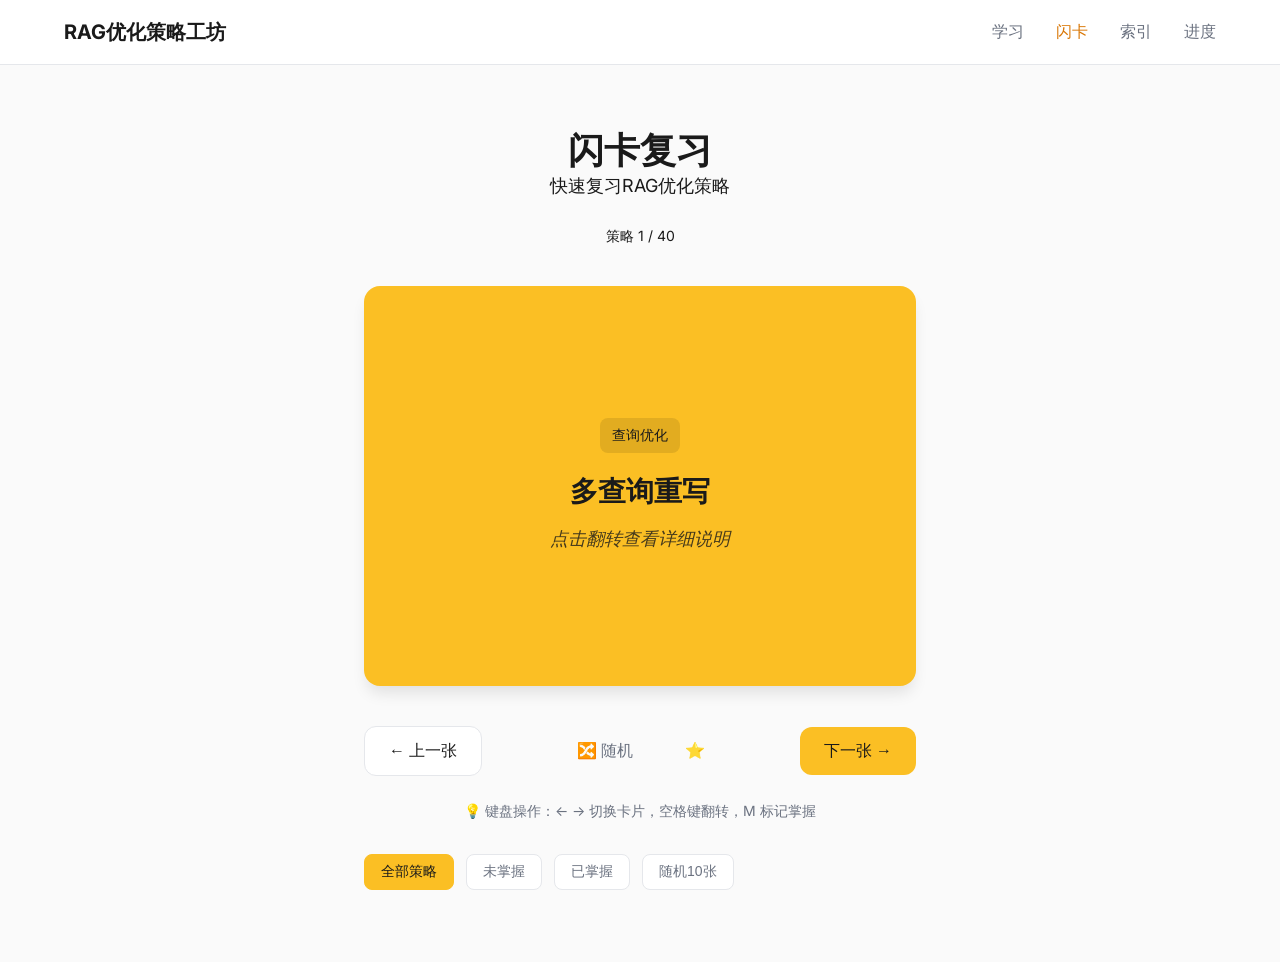
==== flashcard.html @ eacde39c "Initial commit: RAG优化策略工坊" ====
<!DOCTYPE html>
<html lang="zh-CN">
<head>
  <meta charset="UTF-8">
  <meta name="viewport" content="width=device-width, initial-scale=1.0">
  <title>闪卡复习 - RAG优化策略工坊</title>

  <!-- SEO 基础 -->
  <meta name="description" content="通过闪卡模式快速复习RAG优化策略，支持键盘操作，高效记忆核心概念。">
  <meta name="keywords" content="RAG优化策略,闪卡,复习,记忆,快速学习">
  <meta name="author" content="乔木">
  <meta name="language" content="zh-CN">
  <meta name="robots" content="index, follow">
  <link rel="canonical" href="https://rag-optimization-workshop.vercel.app/flashcard.html">

  <!-- Open Graph -->
  <meta property="og:title" content="闪卡复习 - RAG优化策略工坊">
  <meta property="og:description" content="通过闪卡模式快速复习RAG优化策略，支持键盘操作，高效记忆核心概念。">
  <meta property="og:type" content="website">
  <meta property="og:url" content="https://rag-optimization-workshop.vercel.app/flashcard.html">
  <meta property="og:image" content="https://rag-optimization-workshop.vercel.app/icon-512.png">

  <!-- PWA 支持 -->
  <link rel="manifest" href="/manifest.json">
  <meta name="theme-color" content="#FBBF24">
  <meta name="apple-mobile-web-app-capable" content="yes">
  <link rel="apple-touch-icon" href="/icon-192.png">

  <!-- 字体和样式 -->
  <link rel="preconnect" href="https://fonts.googleapis.com">
  <link rel="preconnect" href="https://fonts.gstatic.com" crossorigin>
  <link href="https://fonts.googleapis.com/css2?family=Inter:wght@300;400;500;600;700&display=swap" rel="stylesheet">
  <link rel="stylesheet" href="css/minimal.css">
</head>
<body>
  <!-- 导航栏 -->
  <nav class="nav">
    <div class="container">
      <div class="nav-content">
        <a href="index.html" class="nav-brand">RAG优化策略工坊</a>
        <ul class="nav-links">
          <li><a href="learn.html" class="nav-link">学习</a></li>
          <li><a href="flashcard.html" class="nav-link active">闪卡</a></li>
          <li><a href="roots.html" class="nav-link">索引</a></li>
          <li><a href="progress.html" class="nav-link">进度</a></li>
        </ul>
      </div>
    </div>
  </nav>

  <!-- 闪卡内容 -->
  <div class="flashcard-container">
    <div class="text-center spacing-md">
      <h1 class="text-4xl font-bold">闪卡复习</h1>
      <p class="text-lg text-muted">快速复习RAG优化策略</p>
    </div>

    <!-- 进度显示 -->
    <div class="text-center text-sm text-muted" id="progressText">策略 1 / 40</div>

    <!-- 闪卡 -->
    <div class="flashcard" id="flashcard" onclick="flipCard()">
      <div class="flashcard-inner" id="flashcardInner">
        <!-- 正面 -->
        <div class="flashcard-front">
          <div class="flashcard-category" id="frontCategory">查询优化</div>
          <h2 class="flashcard-title" id="frontTitle">多查询重写</h2>
          <p class="flashcard-meaning" id="frontMeaning">点击翻转查看详细说明</p>
        </div>
        
        <!-- 背面 -->
        <div class="flashcard-back">
          <div class="flashcard-description" id="backDescription">
            <!-- 动态加载内容 -->
          </div>
        </div>
      </div>
    </div>

    <!-- 控制按钮 -->
    <div class="flashcard-controls">
      <button class="btn btn-secondary" id="prevBtn" onclick="previousCard()">← 上一张</button>
      
      <div class="text-center">
        <button class="btn btn-ghost" onclick="shuffleCards()" title="随机顺序">🔀 随机</button>
        <button class="btn btn-ghost" onclick="toggleMastered()" id="masteredBtn" title="标记掌握">⭐</button>
      </div>
      
      <button class="btn btn-primary" id="nextBtn" onclick="nextCard()">下一张 →</button>
    </div>

    <!-- 键盘提示 -->
    <div class="flashcard-hint">
      <p>💡 键盘操作：← → 切换卡片，空格键翻转，M 标记掌握</p>
    </div>

    <!-- 筛选选项 -->
    <div class="text-center spacing-lg">
      <div class="filter-buttons">
        <button class="filter-btn active" onclick="filterCards('all')">全部策略</button>
        <button class="filter-btn" onclick="filterCards('unmastered')">未掌握</button>
        <button class="filter-btn" onclick="filterCards('mastered')">已掌握</button>
        <button class="filter-btn" onclick="filterCards('random')">随机10张</button>
      </div>
    </div>
  </div>

  <!-- JavaScript -->
  <script type="module">
    import { WordRoots } from './js/wordData.js';
    import { saveMastered, isMastered, loadMasteredItems } from './js/storage.js';

    let currentCards = [...WordRoots];
    let currentIndex = 0;
    let isFlipped = false;

    // 渲染当前卡片
    function renderCard() {
      if (currentCards.length === 0) {
        document.getElementById('flashcard').innerHTML = `
          <div class="text-center spacing-xl">
            <h3>没有符合条件的策略</h3>
            <p class="text-muted">请选择其他筛选条件</p>
          </div>
        `;
        return;
      }

      const item = currentCards[currentIndex];
      
      // 更新正面
      document.getElementById('frontCategory').textContent = item.origin;
      document.getElementById('frontTitle').textContent = item.root;
      document.getElementById('frontMeaning').textContent = item.meaning;
      
      // 更新背面
      document.getElementById('backDescription').innerHTML = `
        <h3 style="margin-bottom: 16px; font-size: 20px; font-weight: 600;">${item.root}</h3>
        <p style="margin-bottom: 20px; font-style: italic; color: #6b7280;">${item.meaning}</p>
        <div style="text-align: left; line-height: 1.6;">
          ${item.description}
        </div>
      `;
      
      // 重置翻转状态
      resetFlip();
      
      // 更新进度
      updateProgress();
      
      // 更新掌握按钮状态
      updateMasteredButton();
      
      // 更新导航按钮
      updateNavigationButtons();
    }

    // 翻转卡片
    window.flipCard = function() {
      const flashcard = document.getElementById('flashcard');
      isFlipped = !isFlipped;
      
      if (isFlipped) {
        flashcard.classList.add('flipped');
      } else {
        flashcard.classList.remove('flipped');
      }
    };

    // 重置翻转状态
    function resetFlip() {
      const flashcard = document.getElementById('flashcard');
      flashcard.classList.remove('flipped');
      isFlipped = false;
    }

    // 上一张卡片
    window.previousCard = function() {
      if (currentIndex > 0) {
        currentIndex--;
        renderCard();
      }
    };

    // 下一张卡片
    window.nextCard = function() {
      if (currentIndex < currentCards.length - 1) {
        currentIndex++;
        renderCard();
      }
    };

    // 更新进度显示
    function updateProgress() {
      const progressText = document.getElementById('progressText');
      if (currentCards.length > 0) {
        progressText.textContent = `策略 ${currentIndex + 1} / ${currentCards.length}`;
      } else {
        progressText.textContent = '无策略';
      }
    }

    // 更新掌握按钮
    function updateMasteredButton() {
      if (currentCards.length === 0) return;
      
      const item = currentCards[currentIndex];
      const masteredBtn = document.getElementById('masteredBtn');
      const mastered = isMastered(item.id);
      
      masteredBtn.textContent = mastered ? '★ 已掌握' : '☆ 标记掌握';
      masteredBtn.style.color = mastered ? '#FBBF24' : '#6b7280';
    }

    // 更新导航按钮
    function updateNavigationButtons() {
      const prevBtn = document.getElementById('prevBtn');
      const nextBtn = document.getElementById('nextBtn');
      
      prevBtn.disabled = currentIndex === 0;
      prevBtn.style.opacity = currentIndex === 0 ? '0.5' : '1';
      
      nextBtn.disabled = currentIndex === currentCards.length - 1;
      nextBtn.style.opacity = currentIndex === currentCards.length - 1 ? '0.5' : '1';
    }

    // 切换掌握状态
    window.toggleMastered = function() {
      if (currentCards.length === 0) return;
      
      const item = currentCards[currentIndex];
      const mastered = isMastered(item.id);
      saveMastered(item.id, !mastered);
      updateMasteredButton();
    };

    // 随机打乱卡片
    window.shuffleCards = function() {
      for (let i = currentCards.length - 1; i > 0; i--) {
        const j = Math.floor(Math.random() * (i + 1));
        [currentCards[i], currentCards[j]] = [currentCards[j], currentCards[i]];
      }
      currentIndex = 0;
      renderCard();
    };

    // 筛选卡片
    window.filterCards = function(type) {
      // 更新筛选按钮状态
      document.querySelectorAll('.filter-btn').forEach(btn => {
        btn.classList.remove('active');
      });
      event.target.classList.add('active');
      
      const masteredItems = loadMasteredItems();
      
      switch (type) {
        case 'all':
          currentCards = [...WordRoots];
          break;
        case 'mastered':
          currentCards = WordRoots.filter(item => masteredItems.includes(item.id));
          break;
        case 'unmastered':
          currentCards = WordRoots.filter(item => !masteredItems.includes(item.id));
          break;
        case 'random':
          const shuffled = [...WordRoots].sort(() => Math.random() - 0.5);
          currentCards = shuffled.slice(0, 10);
          break;
      }
      
      currentIndex = 0;
      renderCard();
    };

    // 键盘事件
    document.addEventListener('keydown', (e) => {
      if (e.target.tagName === 'INPUT' || e.target.tagName === 'TEXTAREA') {
        return; // 在输入框中不响应快捷键
      }
      
      switch (e.key) {
        case 'ArrowLeft':
          e.preventDefault();
          if (currentIndex > 0) previousCard();
          break;
        case 'ArrowRight':
          e.preventDefault();
          if (currentIndex < currentCards.length - 1) nextCard();
          break;
        case ' ':
          e.preventDefault();
          flipCard();
          break;
        case 'm':
        case 'M':
          e.preventDefault();
          toggleMastered();
          break;
      }
    });

    // 初始化
    document.addEventListener('DOMContentLoaded', () => {
      renderCard();
    });

    // 监听掌握状态变化
    window.addEventListener('masteredChanged', () => {
      updateMasteredButton();
    });
  </script>

  <!-- 存储模块 -->
  <script src="js/storage.js"></script>
</body>
</html>
---- css/minimal.css ----
/* RAG优化策略工坊 - 极简设计系统 */

/* ========================================
   基础重置和字体
======================================== */
* {
  margin: 0;
  padding: 0;
  box-sizing: border-box;
}

body {
  font-family: 'Inter', -apple-system, BlinkMacSystemFont, 'Segoe UI', sans-serif;
  line-height: 1.6;
  color: #1a1a1a;
  background: #fafafa;
  font-size: 16px;
}

/* ========================================
   颜色系统
======================================== */
:root {
  --color-primary: #FBBF24;      /* 黄色主题色 */
  --color-primary-light: #FEF3C7;
  --color-primary-dark: #D97706;
  
  --color-text: #1a1a1a;         /* 主文字 */
  --color-text-light: #6b7280;   /* 辅助文字 */
  --color-text-muted: #9ca3af;   /* 弱化文字 */
  
  --color-bg: #fafafa;           /* 主背景 */
  --color-bg-card: #ffffff;      /* 卡片背景 */
  --color-bg-hover: #f3f4f6;     /* 悬停背景 */
  
  --color-border: #e5e7eb;       /* 边框 */
  --color-border-light: #f3f4f6; /* 浅边框 */
  
  --shadow-sm: 0 1px 2px 0 rgba(0, 0, 0, 0.05);
  --shadow-md: 0 4px 6px -1px rgba(0, 0, 0, 0.1);
  --shadow-lg: 0 10px 15px -3px rgba(0, 0, 0, 0.1);
}

/* ========================================
   布局系统
======================================== */
.container {
  max-width: 1200px;
  margin: 0 auto;
  padding: 0 24px;
}

.container-narrow {
  max-width: 800px;
  margin: 0 auto;
  padding: 0 24px;
}

/* 8px网格系统 */
.spacing-xs { margin: 8px 0; }
.spacing-sm { margin: 16px 0; }
.spacing-md { margin: 24px 0; }
.spacing-lg { margin: 32px 0; }
.spacing-xl { margin: 48px 0; }
.spacing-2xl { margin: 64px 0; }
.spacing-3xl { margin: 96px 0; }

/* ========================================
   字体系统
======================================== */
.text-xs { font-size: 12px; line-height: 1.4; }
.text-sm { font-size: 14px; line-height: 1.5; }
.text-base { font-size: 16px; line-height: 1.6; }
.text-lg { font-size: 18px; line-height: 1.6; }
.text-xl { font-size: 20px; line-height: 1.5; }
.text-2xl { font-size: 24px; line-height: 1.4; }
.text-3xl { font-size: 30px; line-height: 1.3; }
.text-4xl { font-size: 36px; line-height: 1.2; }
.text-5xl { font-size: 48px; line-height: 1.1; }
.text-6xl { font-size: 60px; line-height: 1.0; }

.font-light { font-weight: 300; }
.font-normal { font-weight: 400; }
.font-medium { font-weight: 500; }
.font-semibold { font-weight: 600; }
.font-bold { font-weight: 700; }

/* ========================================
   组件：按钮
======================================== */
.btn {
  display: inline-flex;
  align-items: center;
  justify-content: center;
  padding: 12px 24px;
  border-radius: 12px;
  font-weight: 500;
  text-decoration: none;
  transition: all 0.2s ease;
  cursor: pointer;
  border: none;
  font-size: 16px;
  line-height: 1.5;
}

.btn-primary {
  background: var(--color-primary);
  color: #1a1a1a;
}

.btn-primary:hover {
  background: var(--color-primary-dark);
  transform: translateY(-1px);
  box-shadow: var(--shadow-md);
}

.btn-secondary {
  background: var(--color-bg-card);
  color: var(--color-text);
  border: 1px solid var(--color-border);
}

.btn-secondary:hover {
  background: var(--color-bg-hover);
  border-color: var(--color-primary);
}

.btn-ghost {
  background: transparent;
  color: var(--color-text-light);
}

.btn-ghost:hover {
  background: var(--color-bg-hover);
  color: var(--color-text);
}

/* ========================================
   组件：卡片
======================================== */
.card {
  background: var(--color-bg-card);
  border-radius: 12px;
  padding: 24px;
  box-shadow: var(--shadow-sm);
  border: 1px solid var(--color-border-light);
  transition: all 0.2s ease;
}

.card:hover {
  box-shadow: var(--shadow-md);
  transform: translateY(-2px);
}

.card-interactive {
  cursor: pointer;
}

.card-interactive:hover {
  border-color: var(--color-primary);
}

/* ========================================
   组件：导航
======================================== */
.nav {
  background: var(--color-bg-card);
  border-bottom: 1px solid var(--color-border);
  padding: 16px 0;
  position: sticky;
  top: 0;
  z-index: 100;
  backdrop-filter: blur(10px);
}

.nav-content {
  display: flex;
  justify-content: space-between;
  align-items: center;
}

.nav-brand {
  font-weight: 700;
  font-size: 20px;
  color: var(--color-text);
  text-decoration: none;
}

.nav-links {
  display: flex;
  gap: 32px;
  list-style: none;
}

.nav-link {
  color: var(--color-text-light);
  text-decoration: none;
  font-weight: 500;
  transition: color 0.2s ease;
}

.nav-link:hover,
.nav-link.active {
  color: var(--color-primary-dark);
}

/* ========================================
   页面：首页Hero区
======================================== */
.hero {
  text-align: center;
  padding: 96px 0;
  background: linear-gradient(135deg, #fef3c7 0%, #fbbf24 100%);
  margin-bottom: 64px;
}

.hero-title {
  font-size: 60px;
  font-weight: 700;
  line-height: 1.1;
  color: #1a1a1a;
  margin-bottom: 24px;
}

.hero-subtitle {
  font-size: 20px;
  color: #374151;
  margin-bottom: 40px;
  max-width: 600px;
  margin-left: auto;
  margin-right: auto;
}

.hero-cta {
  display: flex;
  gap: 16px;
  justify-content: center;
  flex-wrap: wrap;
}

/* ========================================
   页面：统计卡片
======================================== */
.stats-grid {
  display: grid;
  grid-template-columns: repeat(auto-fit, minmax(200px, 1fr));
  gap: 24px;
  margin: 64px 0;
}

.stat-card {
  text-align: center;
  padding: 32px 24px;
}

.stat-value {
  font-size: 48px;
  font-weight: 700;
  color: var(--color-primary-dark);
  line-height: 1;
  margin-bottom: 8px;
}

.stat-label {
  font-size: 16px;
  color: var(--color-text-light);
  font-weight: 500;
}

/* ========================================
   页面：动画演示区
======================================== */
.demo-section {
  margin: 64px 0;
  text-align: center;
}

.demo-title {
  font-size: 32px;
  font-weight: 600;
  margin-bottom: 40px;
  color: var(--color-text);
}

.demo-cards {
  display: grid;
  grid-template-columns: repeat(auto-fit, minmax(300px, 1fr));
  gap: 24px;
  max-width: 1000px;
  margin: 0 auto;
}

.demo-card {
  opacity: 0;
  transform: translateY(20px);
  animation: fadeInUp 0.6s ease forwards;
}

.demo-card:nth-child(1) { animation-delay: 0.1s; }
.demo-card:nth-child(2) { animation-delay: 0.2s; }
.demo-card:nth-child(3) { animation-delay: 0.3s; }
.demo-card:nth-child(4) { animation-delay: 0.4s; }
.demo-card:nth-child(5) { animation-delay: 0.5s; }

@keyframes fadeInUp {
  to {
    opacity: 1;
    transform: translateY(0);
  }
}

.demo-card-header {
  display: flex;
  justify-content: space-between;
  align-items: flex-start;
  margin-bottom: 16px;
}

.demo-card-title {
  font-weight: 600;
  font-size: 18px;
  color: var(--color-text);
  line-height: 1.4;
}

.demo-card-category {
  background: var(--color-primary-light);
  color: var(--color-primary-dark);
  padding: 4px 8px;
  border-radius: 6px;
  font-size: 12px;
  font-weight: 500;
  white-space: nowrap;
}

.demo-card-description {
  color: var(--color-text-light);
  font-size: 14px;
  line-height: 1.5;
  text-align: left;
}

/* ========================================
   页面：学习页面
======================================== */
.learn-container {
  max-width: 800px;
  margin: 0 auto;
  padding: 40px 24px;
}

.learn-header {
  text-align: center;
  margin-bottom: 48px;
}

.learn-progress {
  background: var(--color-bg-hover);
  height: 8px;
  border-radius: 4px;
  margin-bottom: 32px;
  overflow: hidden;
}

.learn-progress-bar {
  background: var(--color-primary);
  height: 100%;
  transition: width 0.3s ease;
}

.learn-card {
  max-width: 600px;
  margin: 0 auto;
  padding: 40px;
}

.learn-card-header {
  margin-bottom: 32px;
}

.learn-category {
  background: var(--color-primary-light);
  color: var(--color-primary-dark);
  padding: 6px 12px;
  border-radius: 8px;
  font-size: 14px;
  font-weight: 500;
  display: inline-block;
  margin-bottom: 16px;
}

.learn-title {
  font-size: 32px;
  font-weight: 700;
  color: var(--color-text);
  margin-bottom: 16px;
  line-height: 1.3;
}

.learn-meaning {
  font-size: 18px;
  color: var(--color-text-light);
  font-style: italic;
  margin-bottom: 24px;
}

.learn-description {
  font-size: 16px;
  line-height: 1.7;
  color: var(--color-text);
  margin-bottom: 32px;
}

.learn-examples {
  margin-bottom: 32px;
}

.learn-examples-title {
  font-size: 20px;
  font-weight: 600;
  margin-bottom: 20px;
  color: var(--color-text);
}

.example-item {
  background: var(--color-bg-hover);
  padding: 20px;
  border-radius: 8px;
  margin-bottom: 16px;
}

.example-word {
  font-weight: 600;
  color: var(--color-text);
  margin-bottom: 8px;
}

.example-meaning {
  color: var(--color-text-light);
  font-size: 14px;
  margin-bottom: 8px;
}

.example-explanation {
  font-size: 14px;
  line-height: 1.6;
  color: var(--color-text);
}

.learn-navigation {
  display: flex;
  justify-content: space-between;
  align-items: center;
  margin-top: 40px;
  padding-top: 32px;
  border-top: 1px solid var(--color-border);
}

.learn-mastered {
  text-align: center;
}

.mastered-checkbox {
  margin-right: 8px;
}

/* ========================================
   页面：闪卡页面
======================================== */
.flashcard-container {
  max-width: 600px;
  margin: 0 auto;
  padding: 40px 24px;
  text-align: center;
}

.flashcard {
  perspective: 1000px;
  height: 400px;
  margin: 40px 0;
}

.flashcard-inner {
  position: relative;
  width: 100%;
  height: 100%;
  text-align: center;
  transition: transform 0.6s;
  transform-style: preserve-3d;
  cursor: pointer;
}

.flashcard.flipped .flashcard-inner {
  transform: rotateY(180deg);
}

.flashcard-front,
.flashcard-back {
  position: absolute;
  width: 100%;
  height: 100%;
  backface-visibility: hidden;
  border-radius: 16px;
  padding: 40px;
  display: flex;
  flex-direction: column;
  justify-content: center;
  align-items: center;
  box-shadow: var(--shadow-lg);
}

.flashcard-front {
  background: var(--color-primary);
  color: #1a1a1a;
}

.flashcard-back {
  background: var(--color-bg-card);
  color: var(--color-text);
  transform: rotateY(180deg);
  border: 1px solid var(--color-border);
}

.flashcard-title {
  font-size: 28px;
  font-weight: 700;
  margin-bottom: 16px;
  line-height: 1.3;
}

.flashcard-category {
  background: rgba(0, 0, 0, 0.1);
  padding: 6px 12px;
  border-radius: 8px;
  font-size: 14px;
  font-weight: 500;
  margin-bottom: 20px;
}

.flashcard-meaning {
  font-size: 18px;
  font-style: italic;
  opacity: 0.8;
}

.flashcard-description {
  font-size: 16px;
  line-height: 1.6;
  text-align: left;
}

.flashcard-controls {
  display: flex;
  justify-content: space-between;
  align-items: center;
  margin-top: 32px;
}

.flashcard-hint {
  color: var(--color-text-light);
  font-size: 14px;
  margin-top: 24px;
}

/* ========================================
   页面：索引页面
======================================== */
.index-header {
  margin-bottom: 40px;
}

.index-title {
  font-size: 36px;
  font-weight: 700;
  margin-bottom: 16px;
  color: var(--color-text);
}

.index-subtitle {
  font-size: 18px;
  color: var(--color-text-light);
  margin-bottom: 32px;
}

.search-section {
  margin-bottom: 40px;
}

.search-box {
  width: 100%;
  padding: 16px 20px;
  border: 2px solid var(--color-border);
  border-radius: 12px;
  font-size: 16px;
  transition: border-color 0.2s ease;
  background: var(--color-bg-card);
}

.search-box:focus {
  outline: none;
  border-color: var(--color-primary);
}

.filter-section {
  margin: 24px 0;
}

.filter-buttons {
  display: flex;
  gap: 12px;
  flex-wrap: wrap;
}

.filter-btn {
  padding: 8px 16px;
  border: 1px solid var(--color-border);
  border-radius: 8px;
  background: var(--color-bg-card);
  color: var(--color-text-light);
  cursor: pointer;
  transition: all 0.2s ease;
  font-size: 14px;
}

.filter-btn:hover,
.filter-btn.active {
  background: var(--color-primary);
  color: #1a1a1a;
  border-color: var(--color-primary);
}

.items-grid {
  display: grid;
  grid-template-columns: repeat(auto-fill, minmax(350px, 1fr));
  gap: 24px;
}

.item-card {
  cursor: pointer;
  transition: all 0.2s ease;
}

.item-card:hover {
  transform: translateY(-4px);
  box-shadow: var(--shadow-lg);
}

.item-header {
  display: flex;
  justify-content: space-between;
  align-items: flex-start;
  margin-bottom: 16px;
}

.item-title {
  font-weight: 600;
  font-size: 18px;
  color: var(--color-text);
  line-height: 1.4;
  flex: 1;
}

.item-category {
  background: var(--color-primary-light);
  color: var(--color-primary-dark);
  padding: 4px 8px;
  border-radius: 6px;
  font-size: 12px;
  font-weight: 500;
  white-space: nowrap;
  margin-left: 12px;
}

.item-meaning {
  color: var(--color-text-light);
  font-size: 14px;
  font-style: italic;
  margin-bottom: 12px;
}

.item-description {
  color: var(--color-text);
  font-size: 14px;
  line-height: 1.5;
  display: -webkit-box;
  -webkit-line-clamp: 3;
  -webkit-box-orient: vertical;
  overflow: hidden;
}

/* ========================================
   页面：详情页面
======================================== */
.detail-container {
  max-width: 800px;
  margin: 0 auto;
  padding: 40px 24px;
}

.detail-header {
  margin-bottom: 40px;
}

.detail-category {
  background: var(--color-primary-light);
  color: var(--color-primary-dark);
  padding: 8px 16px;
  border-radius: 8px;
  font-size: 14px;
  font-weight: 500;
  display: inline-block;
  margin-bottom: 20px;
}

.detail-title {
  font-size: 40px;
  font-weight: 700;
  color: var(--color-text);
  margin-bottom: 20px;
  line-height: 1.2;
}

.detail-meaning {
  font-size: 20px;
  color: var(--color-text-light);
  font-style: italic;
  margin-bottom: 32px;
  padding: 20px;
  background: var(--color-bg-hover);
  border-radius: 12px;
}

.detail-description {
  font-size: 18px;
  line-height: 1.7;
  color: var(--color-text);
  margin-bottom: 48px;
}

.detail-examples {
  margin-bottom: 48px;
}

.detail-examples-title {
  font-size: 24px;
  font-weight: 600;
  margin-bottom: 24px;
  color: var(--color-text);
}

.detail-quiz {
  background: var(--color-bg-hover);
  padding: 32px;
  border-radius: 16px;
  margin-bottom: 40px;
}

.quiz-title {
  font-size: 20px;
  font-weight: 600;
  margin-bottom: 20px;
  color: var(--color-text);
}

.quiz-question {
  font-size: 18px;
  margin-bottom: 24px;
  color: var(--color-text);
}

.quiz-options {
  display: grid;
  gap: 12px;
  margin-bottom: 24px;
}

.quiz-option {
  padding: 16px 20px;
  border: 2px solid var(--color-border);
  border-radius: 12px;
  background: var(--color-bg-card);
  cursor: pointer;
  transition: all 0.2s ease;
  text-align: left;
}

.quiz-option:hover {
  border-color: var(--color-primary);
  background: var(--color-primary-light);
}

.quiz-option.selected {
  border-color: var(--color-primary);
  background: var(--color-primary);
  color: #1a1a1a;
}

.quiz-option.correct {
  border-color: #10b981;
  background: #d1fae5;
  color: #065f46;
}

.quiz-option.incorrect {
  border-color: #ef4444;
  background: #fee2e2;
  color: #991b1b;
}

.quiz-result {
  margin-top: 20px;
  padding: 16px;
  border-radius: 8px;
  font-weight: 500;
}

.quiz-result.correct {
  background: #d1fae5;
  color: #065f46;
}

.quiz-result.incorrect {
  background: #fee2e2;
  color: #991b1b;
}

/* ========================================
   页面：进度页面
======================================== */
.progress-container {
  max-width: 1000px;
  margin: 0 auto;
  padding: 40px 24px;
}

.progress-overview {
  display: grid;
  grid-template-columns: repeat(auto-fit, minmax(250px, 1fr));
  gap: 24px;
  margin-bottom: 48px;
}

.progress-card {
  text-align: center;
  padding: 32px 24px;
}

.progress-number {
  font-size: 48px;
  font-weight: 700;
  color: var(--color-primary-dark);
  line-height: 1;
  margin-bottom: 8px;
}

.progress-label {
  font-size: 16px;
  color: var(--color-text-light);
  font-weight: 500;
}

.progress-sections {
  display: grid;
  gap: 32px;
}

.progress-section-title {
  font-size: 24px;
  font-weight: 600;
  margin-bottom: 20px;
  color: var(--color-text);
}

.mastered-list {
  display: grid;
  grid-template-columns: repeat(auto-fill, minmax(300px, 1fr));
  gap: 16px;
}

.mastered-item {
  display: flex;
  align-items: center;
  padding: 16px 20px;
  background: var(--color-bg-card);
  border-radius: 8px;
  border: 1px solid var(--color-border);
}

.mastered-icon {
  color: #10b981;
  margin-right: 12px;
  font-size: 18px;
}

.mastered-text {
  flex: 1;
  font-weight: 500;
  color: var(--color-text);
}

/* ========================================
   响应式设计
======================================== */
@media (max-width: 768px) {
  .container,
  .container-narrow {
    padding: 0 16px;
  }
  
  .hero {
    padding: 64px 0;
  }
  
  .hero-title {
    font-size: 40px;
  }
  
  .hero-subtitle {
    font-size: 18px;
  }
  
  .hero-cta {
    flex-direction: column;
    align-items: center;
  }
  
  .stats-grid {
    grid-template-columns: 1fr;
    gap: 16px;
  }
  
  .demo-cards {
    grid-template-columns: 1fr;
  }
  
  .nav-links {
    display: none;
  }
  
  .learn-card {
    padding: 24px;
  }
  
  .learn-title {
    font-size: 24px;
  }
  
  .flashcard {
    height: 350px;
  }
  
  .flashcard-front,
  .flashcard-back {
    padding: 24px;
  }
  
  .flashcard-title {
    font-size: 22px;
  }
  
  .items-grid {
    grid-template-columns: 1fr;
  }
  
  .detail-title {
    font-size: 28px;
  }
  
  .detail-meaning {
    font-size: 18px;
  }
  
  .detail-description {
    font-size: 16px;
  }
  
  .progress-overview {
    grid-template-columns: repeat(2, 1fr);
  }
  
  .mastered-list {
    grid-template-columns: 1fr;
  }
}

@media (max-width: 480px) {
  .hero-title {
    font-size: 32px;
  }
  
  .hero-subtitle {
    font-size: 16px;
  }
  
  .stat-value {
    font-size: 36px;
  }
  
  .flashcard {
    height: 300px;
  }
  
  .flashcard-title {
    font-size: 20px;
  }
  
  .detail-title {
    font-size: 24px;
  }
  
  .progress-overview {
    grid-template-columns: 1fr;
  }
}

/* ========================================
   工具类
======================================== */
.text-center { text-align: center; }
.text-left { text-align: left; }
.text-right { text-align: right; }

.hidden { display: none; }
.visible { display: block; }

.fade-in {
  animation: fadeIn 0.5s ease-in;
}

@keyframes fadeIn {
  from { opacity: 0; }
  to { opacity: 1; }
}

.slide-up {
  animation: slideUp 0.5s ease-out;
}

@keyframes slideUp {
  from {
    opacity: 0;
    transform: translateY(20px);
  }
  to {
    opacity: 1;
    transform: translateY(0);
  }
}
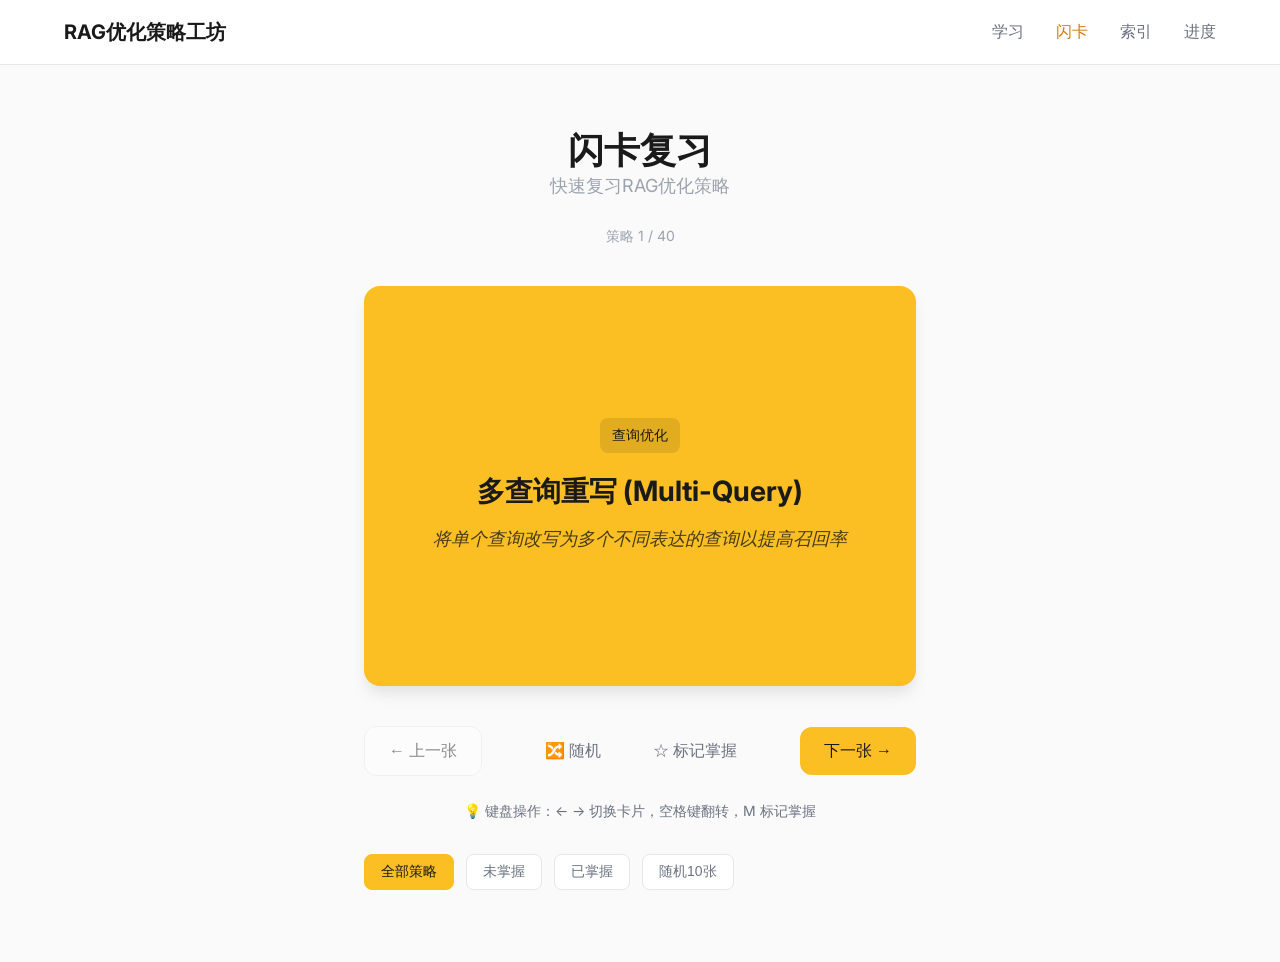
==== commit 3b973473: "添加资源版本号(?v=2)防止CDN缓存，移除重复的非module storage.js引用" ====
--- a/flashcard.html
+++ b/flashcard.html
@@ -30,7 +30,7 @@
   <link rel="preconnect" href="https://fonts.googleapis.com">
   <link rel="preconnect" href="https://fonts.gstatic.com" crossorigin>
   <link href="https://fonts.googleapis.com/css2?family=Inter:wght@300;400;500;600;700&display=swap" rel="stylesheet">
-  <link rel="stylesheet" href="css/minimal.css">
+  <link rel="stylesheet" href="css/minimal.css?v=2">
 </head>
 <body>
   <!-- 导航栏 -->
@@ -107,8 +107,8 @@
 
   <!-- JavaScript -->
   <script type="module">
-    import { WordRoots } from './js/wordData.js';
-    import { saveMastered, isMastered, loadMasteredItems } from './js/storage.js';
+    import { WordRoots } from './js/wordData.js?v=2';
+    import { saveMastered, isMastered, loadMasteredItems } from './js/storage.js?v=2';
 
     let currentCards = [...WordRoots];
     let currentIndex = 0;
@@ -312,7 +312,5 @@
     });
   </script>
 
-  <!-- 存储模块 -->
-  <script src="js/storage.js"></script>
 </body>
 </html>
--- a/css/minimal.css
+++ b/css/minimal.css
@@ -1019,6 +1019,7 @@
 .text-center { text-align: center; }
 .text-left { text-align: left; }
 .text-right { text-align: right; }
+.text-muted { color: var(--color-text-muted); }
 
 .hidden { display: none; }
 .visible { display: block; }
